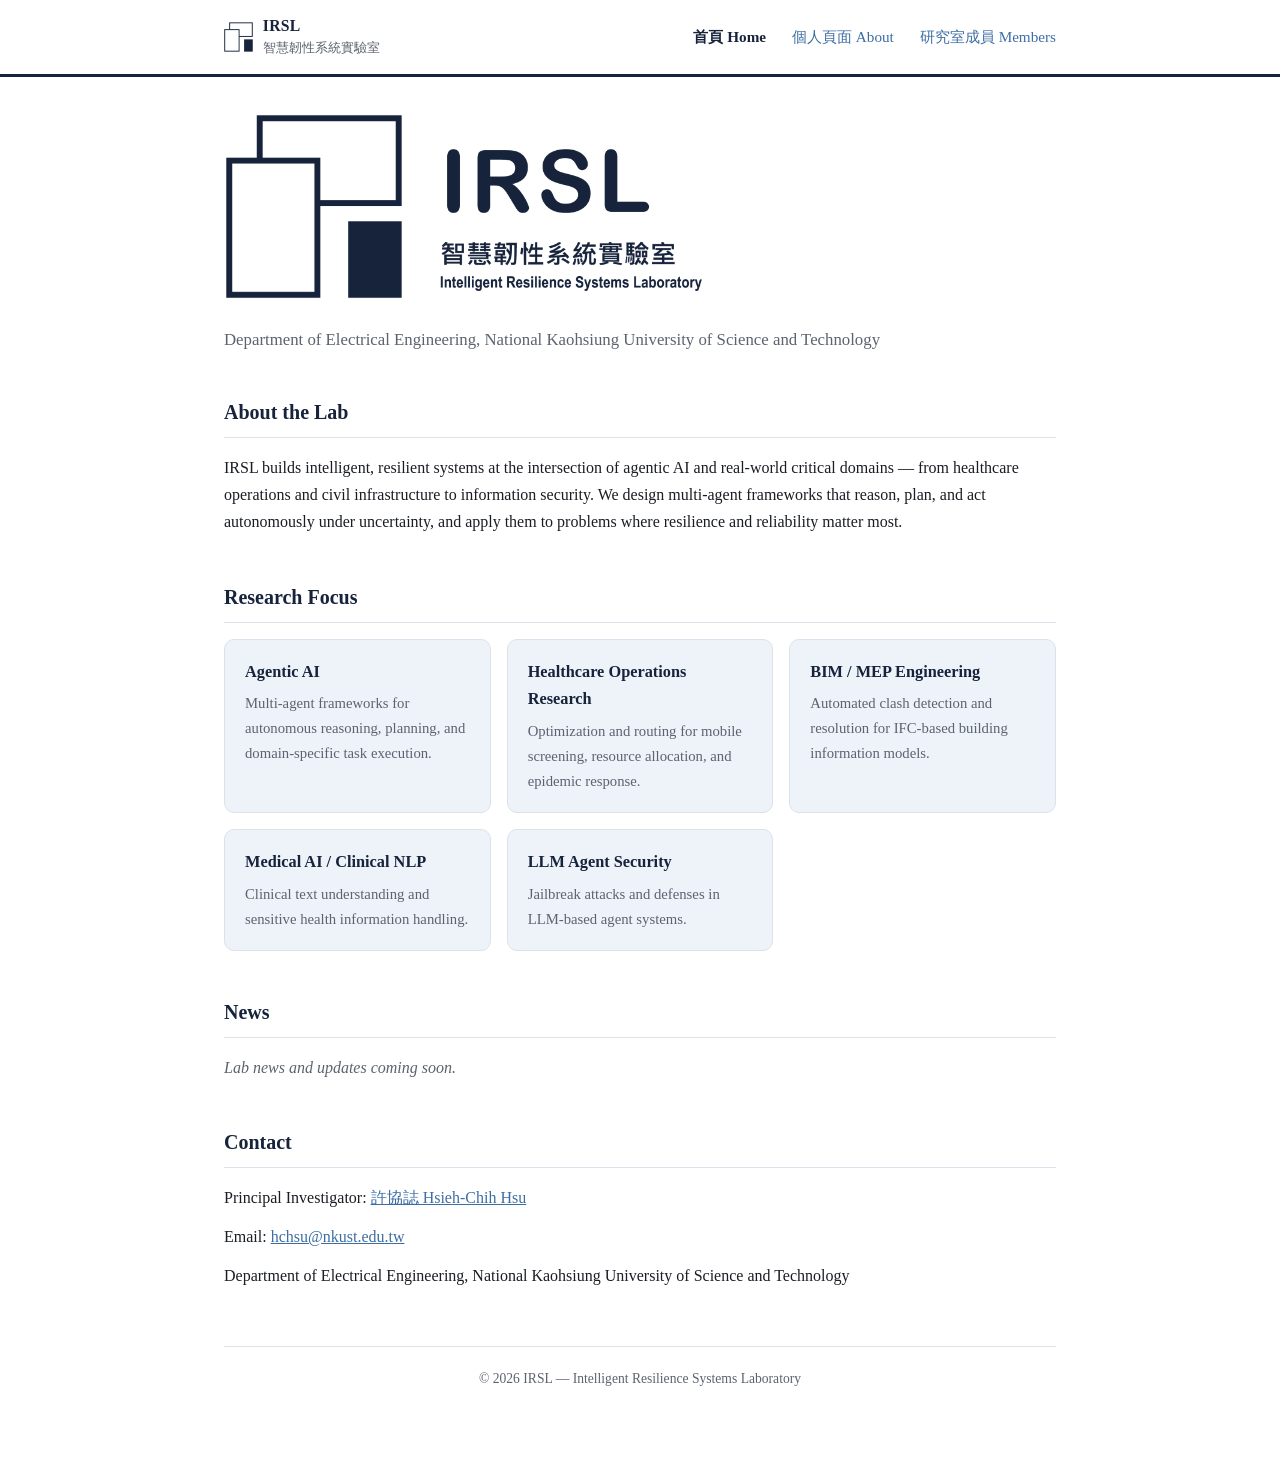
==== index.html @ 93096db9 "Add files via upload" ====
<!DOCTYPE html>
<html lang="en">
<head>
<meta charset="UTF-8">
<meta name="viewport" content="width=device-width, initial-scale=1.0">
<title>IRSL 智慧韌性系統實驗室</title>
<link rel="stylesheet" href="style.css">
<link rel="icon" type="image/png" href="favicon.png">
</head>
<body>

<div class="topnav">
  <div class="topnav-inner">
    <a class="brand" href="index.html">
      <img src="logo-icon.png" alt="IRSL logo" height="30">
      <span class="brand-text">
        <span class="brand-en">IRSL</span><br>
        <span class="brand-zh">智慧韌性系統實驗室</span>
      </span>
    </a>
    <div class="nav-links">
      <a href="index.html" class="active">首頁 Home</a>
      <a href="about.html">個人頁面 About</a>
      <a href="members.html">研究室成員 Members</a>
    </div>
  </div>
</div>

<div class="wrap">

  <div class="page-header">
    <img src="logo-lockup.png" alt="IRSL — Intelligent Resilience Systems Laboratory 智慧韌性系統實驗室" style="max-width:100%;width:480px;height:auto;margin-bottom:18px;">
    <h1 style="position:absolute;width:1px;height:1px;overflow:hidden;clip:rect(0,0,0,0);">Intelligent Resilience Systems Laboratory 智慧韌性系統實驗室</h1>
    <div class="subtitle">Department of Electrical Engineering, National Kaohsiung University of Science and Technology</div>
  </div>

  <section id="about-lab">
    <h2>About the Lab</h2>
    <p>
      IRSL builds intelligent, resilient systems at the intersection of
      agentic AI and real-world critical domains — from healthcare operations
      and civil infrastructure to information security. We design multi-agent
      frameworks that reason, plan, and act autonomously under uncertainty,
      and apply them to problems where resilience and reliability matter most.
    </p>
    <!-- TODO: expand with a longer lab mission statement if you'd like -->
  </section>

  <section id="focus">
    <h2>Research Focus</h2>
    <div class="grid">
      <div class="card">
        <h3>Agentic AI</h3>
        <p>Multi-agent frameworks for autonomous reasoning, planning, and domain-specific task execution.</p>
      </div>
      <div class="card">
        <h3>Healthcare Operations Research</h3>
        <p>Optimization and routing for mobile screening, resource allocation, and epidemic response.</p>
      </div>
      <div class="card">
        <h3>BIM / MEP Engineering</h3>
        <p>Automated clash detection and resolution for IFC-based building information models.</p>
      </div>
      <div class="card">
        <h3>Medical AI / Clinical NLP</h3>
        <p>Clinical text understanding and sensitive health information handling.</p>
      </div>
      <div class="card">
        <h3>LLM Agent Security</h3>
        <p>Jailbreak attacks and defenses in LLM-based agent systems.</p>
      </div>
    </div>
  </section>

  <section id="news">
    <h2>News</h2>
    <p class="placeholder" style="color:var(--muted);font-style:italic;">Lab news and updates coming soon.</p>
    <!-- TODO: add dated news items here as the lab grows -->
  </section>

  <section id="contact">
    <h2>Contact</h2>
    <p>Principal Investigator: <a href="about.html" style="color:var(--navy-600);">許協誌 Hsieh-Chih Hsu</a></p>
    <p>Email: <a href="mailto:hchsu@nkust.edu.tw" style="color:var(--navy-600);">hchsu@nkust.edu.tw</a></p>
    <p>Department of Electrical Engineering, National Kaohsiung University of Science and Technology</p>
  </section>

  <footer>
    &copy; <span id="year"></span> IRSL — Intelligent Resilience Systems Laboratory
  </footer>
</div>

<script>document.getElementById('year').textContent = new Date().getFullYear();</script>
</body>
</html>
---- style.css ----
:root{
  --navy-900:#16233B;
  --navy-600:#3D6EA3;
  --navy-300:#6EA8DD;
  --navy-100:#eef3f9;
  --text:#1a1d23;
  --muted:#5c636f;
  --border:#dde2ea;
  --bg:#ffffff;
}
*{box-sizing:border-box;}
body{
  margin:0;
  font-family:Georgia,"Noto Serif TC","PMingLiU",serif;
  background:var(--bg);
  color:var(--text);
  line-height:1.7;
  font-size:16px;
}
.wrap{max-width:880px;margin:0 auto;padding:0 24px 80px;}

/* Top nav */
.topnav{
  border-bottom:3px solid var(--navy-900);
  background:var(--bg);
}
.topnav-inner{
  max-width:880px;
  margin:0 auto;
  padding:16px 24px;
  display:flex;
  align-items:center;
  justify-content:space-between;
  flex-wrap:wrap;
  gap:12px;
}
.brand{
  display:flex;
  align-items:center;
  gap:10px;
  text-decoration:none;
  color:var(--navy-900);
}
.brand svg{flex-shrink:0;}
.brand-text{line-height:1.3;}
.brand-en{font-weight:700;font-size:0.98rem;letter-spacing:0.3px;}
.brand-zh{font-size:0.8rem;color:var(--muted);}
.nav-links a{
  color:var(--navy-600);
  text-decoration:none;
  margin-left:22px;
  font-size:0.95rem;
}
.nav-links a:hover{text-decoration:underline;}
.nav-links a.active{color:var(--navy-900);font-weight:700;}

/* Page header (inside wrap) */
.page-header{padding:36px 0 24px;}
.page-header h1{margin:0 0 6px;font-size:1.9rem;color:var(--navy-900);}
.page-header .subtitle{color:var(--muted);font-size:1.05rem;}

/* Sections */
section{margin-bottom:44px;}
h2{
  font-size:1.25rem;
  color:var(--navy-900);
  border-bottom:1px solid var(--border);
  padding-bottom:8px;
  margin-bottom:16px;
}
p{margin:0 0 12px;}

/* Cards */
.grid{
  display:grid;
  grid-template-columns:repeat(auto-fit,minmax(220px,1fr));
  gap:16px;
}
.card{
  background:var(--navy-100);
  border:1px solid var(--border);
  border-radius:10px;
  padding:18px 20px;
}
.card h3{margin:0 0 6px;font-size:1.02rem;color:var(--navy-900);}
.card p{margin:0;color:var(--muted);font-size:0.92rem;}

/* Research list */
ul.research-list{margin:0;padding-left:20px;}
ul.research-list li{margin-bottom:6px;}

/* Tables */
table{width:100%;border-collapse:collapse;font-size:0.94rem;}
th,td{
  text-align:left;
  padding:10px 12px;
  border-bottom:1px solid var(--border);
  vertical-align:top;
}
th{color:var(--navy-900);font-weight:700;background:var(--navy-100);}
tr:last-child td{border-bottom:none;}
.placeholder-row td{color:var(--muted);font-style:italic;}

/* Member cards */
.member-card{
  display:flex;
  gap:14px;
  align-items:flex-start;
  background:var(--bg);
  border:1px solid var(--border);
  border-radius:10px;
  padding:16px 18px;
}
.member-avatar{
  width:52px;height:52px;border-radius:50%;
  background:var(--navy-300);
  flex-shrink:0;
  display:flex;align-items:center;justify-content:center;
  color:#fff;font-weight:700;font-size:1.1rem;
}
.member-info .member-name{font-weight:700;color:var(--navy-900);}
.member-info .member-role{color:var(--muted);font-size:0.88rem;margin:2px 0 4px;}
.member-info .member-topic{font-size:0.9rem;}

footer{
  margin-top:56px;
  padding-top:20px;
  border-top:1px solid var(--border);
  color:var(--muted);
  font-size:0.85rem;
  text-align:center;
}
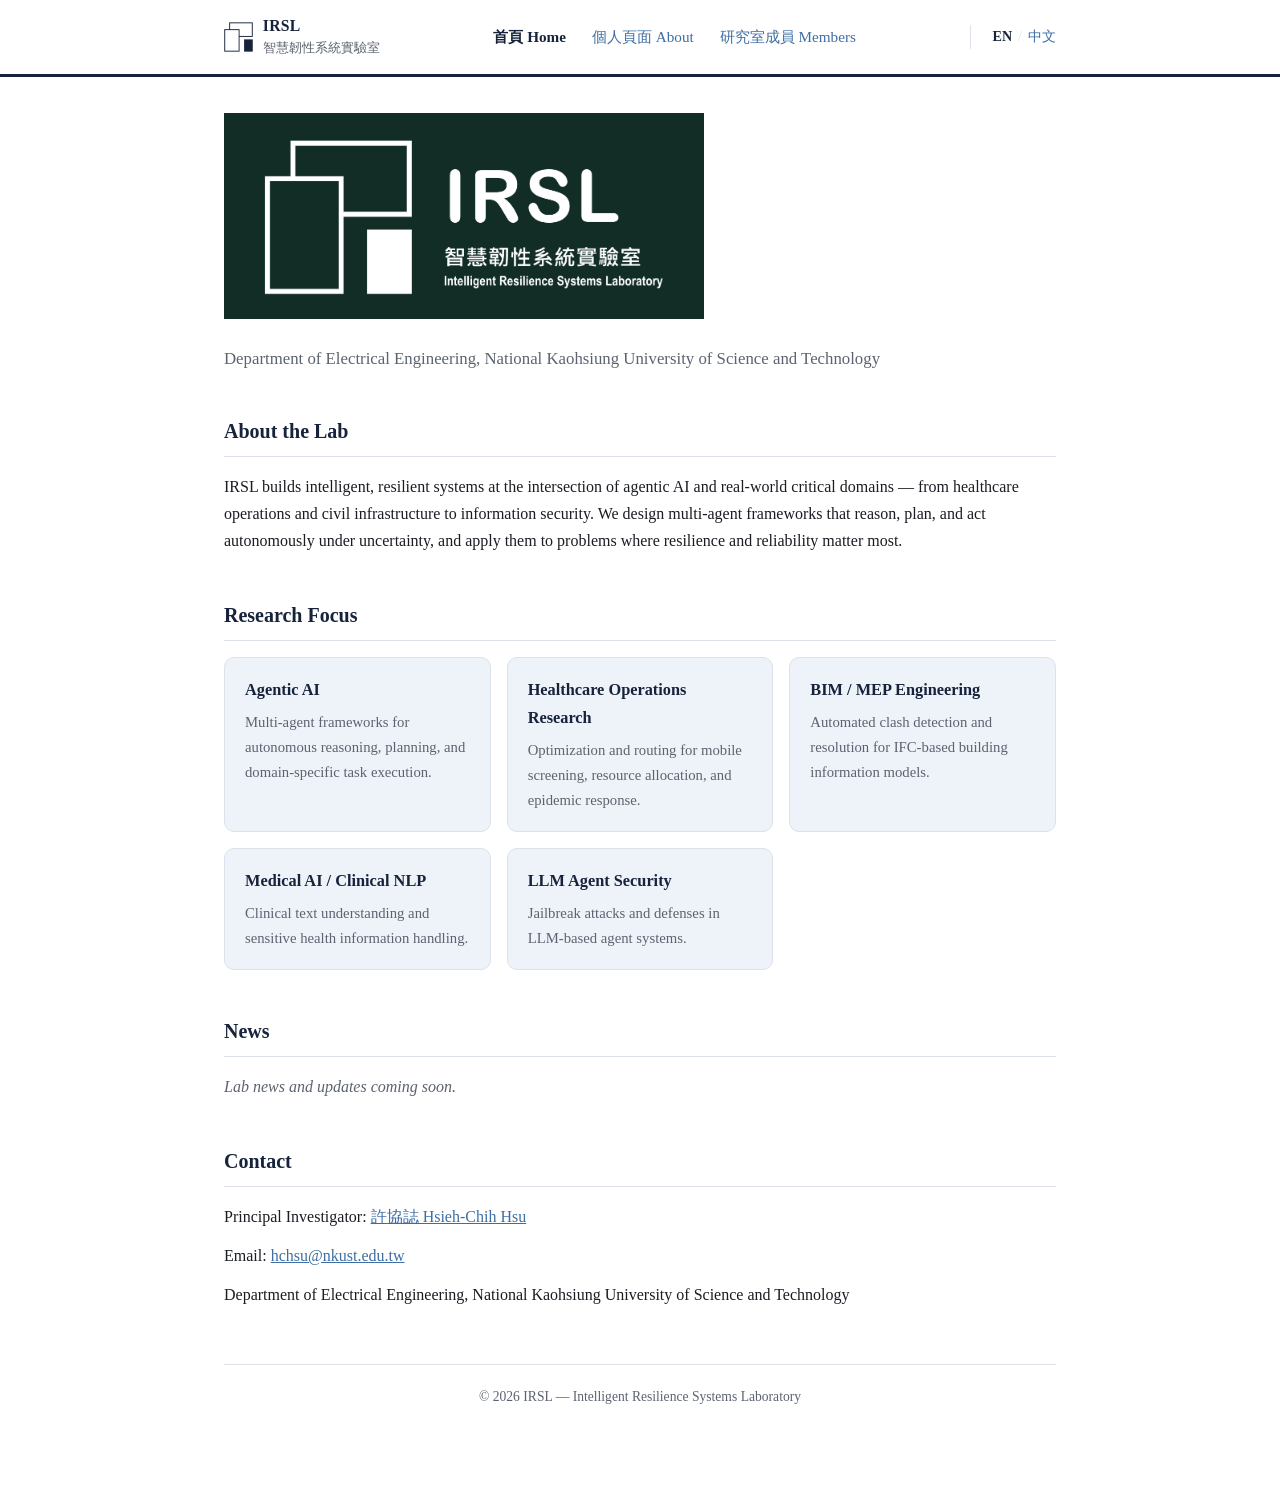
==== commit ed8ac6ea: "Add files via upload" ====
--- a/index.html
+++ b/index.html
@@ -3,6 +3,11 @@
 <head>
 <meta charset="UTF-8">
 <meta name="viewport" content="width=device-width, initial-scale=1.0">
+<script>
+  if (/\/index\.html$/.test(window.location.pathname)) {
+    window.location.replace(window.location.pathname.replace(/index\.html$/, '') + window.location.search + window.location.hash);
+  }
+</script>
 <title>IRSL 智慧韌性系統實驗室</title>
 <link rel="stylesheet" href="style.css">
 <link rel="icon" type="image/png" href="favicon.png">
@@ -11,7 +16,7 @@
 
 <div class="topnav">
   <div class="topnav-inner">
-    <a class="brand" href="index.html">
+    <a class="brand" href="./">
       <img src="logo-icon.png" alt="IRSL logo" height="30">
       <span class="brand-text">
         <span class="brand-en">IRSL</span><br>
@@ -19,9 +24,14 @@
       </span>
     </a>
     <div class="nav-links">
-      <a href="index.html" class="active">首頁 Home</a>
+      <a href="./" class="active">首頁 Home</a>
       <a href="about.html">個人頁面 About</a>
       <a href="members.html">研究室成員 Members</a>
+    </div>
+    <div class="lang-switch">
+      <span class="current">EN</span>
+      <span class="sep">/</span>
+      <a href="zh-index.html">中文</a>
     </div>
   </div>
 </div>
--- a/style.css
+++ b/style.css
@@ -54,10 +54,62 @@
 .nav-links a:hover{text-decoration:underline;}
 .nav-links a.active{color:var(--navy-900);font-weight:700;}
 
+.lang-switch{
+  display:flex;
+  align-items:center;
+  gap:6px;
+  margin-left:22px;
+  padding-left:22px;
+  border-left:1px solid var(--border);
+  font-size:0.88rem;
+}
+.lang-switch a{color:var(--navy-600);text-decoration:none;}
+.lang-switch a:hover{text-decoration:underline;}
+.lang-switch span.current{color:var(--navy-900);font-weight:700;}
+.lang-switch .sep{color:var(--border);}
+
 /* Page header (inside wrap) */
 .page-header{padding:36px 0 24px;}
 .page-header h1{margin:0 0 6px;font-size:1.9rem;color:var(--navy-900);}
 .page-header .subtitle{color:var(--muted);font-size:1.05rem;}
+
+/* Profile header with photo */
+.profile-flex{display:flex;gap:24px;align-items:center;flex-wrap:wrap;}
+.profile-photo{
+  width:120px;
+  height:120px;
+  border-radius:50%;
+  object-fit:cover;
+  border:3px solid var(--navy-100);
+  flex-shrink:0;
+}
+.profile-text{flex:1;min-width:240px;}
+
+/* ORCID / Scholar id links */
+.id-links{display:flex;flex-wrap:wrap;gap:18px;margin-top:12px;}
+.id-link{
+  display:inline-flex;
+  align-items:center;
+  gap:6px;
+  color:var(--navy-600);
+  text-decoration:none;
+  font-size:0.92rem;
+}
+.id-link:hover{text-decoration:underline;}
+.id-link svg{flex-shrink:0;}
+
+/* Subsection headings inside a section */
+h3.subhead{
+  font-size:1.02rem;
+  color:var(--navy-900);
+  margin:22px 0 10px;
+}
+h3.subhead:first-child{margin-top:0;}
+
+/* Patents */
+ul.patent-list{margin:0;padding-left:20px;}
+ul.patent-list li{margin-bottom:10px;}
+ul.patent-list .patent-no{color:var(--muted);font-size:0.88rem;}
 
 /* Sections */
 section{margin-bottom:44px;}
@@ -101,6 +153,32 @@
 tr:last-child td{border-bottom:none;}
 .placeholder-row td{color:var(--muted);font-style:italic;}
 
+/* Publications */
+ol.pub-list{list-style:none;margin:0;padding:0;counter-reset:pub;}
+.pub-item{
+  counter-increment:pub;
+  display:flex;
+  gap:14px;
+  padding:14px 0;
+  border-bottom:1px solid var(--border);
+}
+.pub-item:last-child{border-bottom:none;}
+.pub-item::before{
+  content:counter(pub) ".";
+  color:var(--navy-600);
+  font-weight:700;
+  flex-shrink:0;
+  width:1.6em;
+}
+.pub-body{font-size:0.94rem;}
+.pub-cite{margin:0;}
+.pub-cite .pub-authors{color:var(--text);}
+.pub-cite .pub-authors strong{color:var(--navy-900);}
+.pub-cite .pub-venue{font-style:italic;}
+.pub-cite a{color:var(--navy-600);text-decoration:none;}
+.pub-cite a:hover{text-decoration:underline;}
+.pub-meta{color:var(--muted);font-size:0.82rem;margin-top:3px;}
+
 /* Member cards */
 .member-card{
   display:flex;
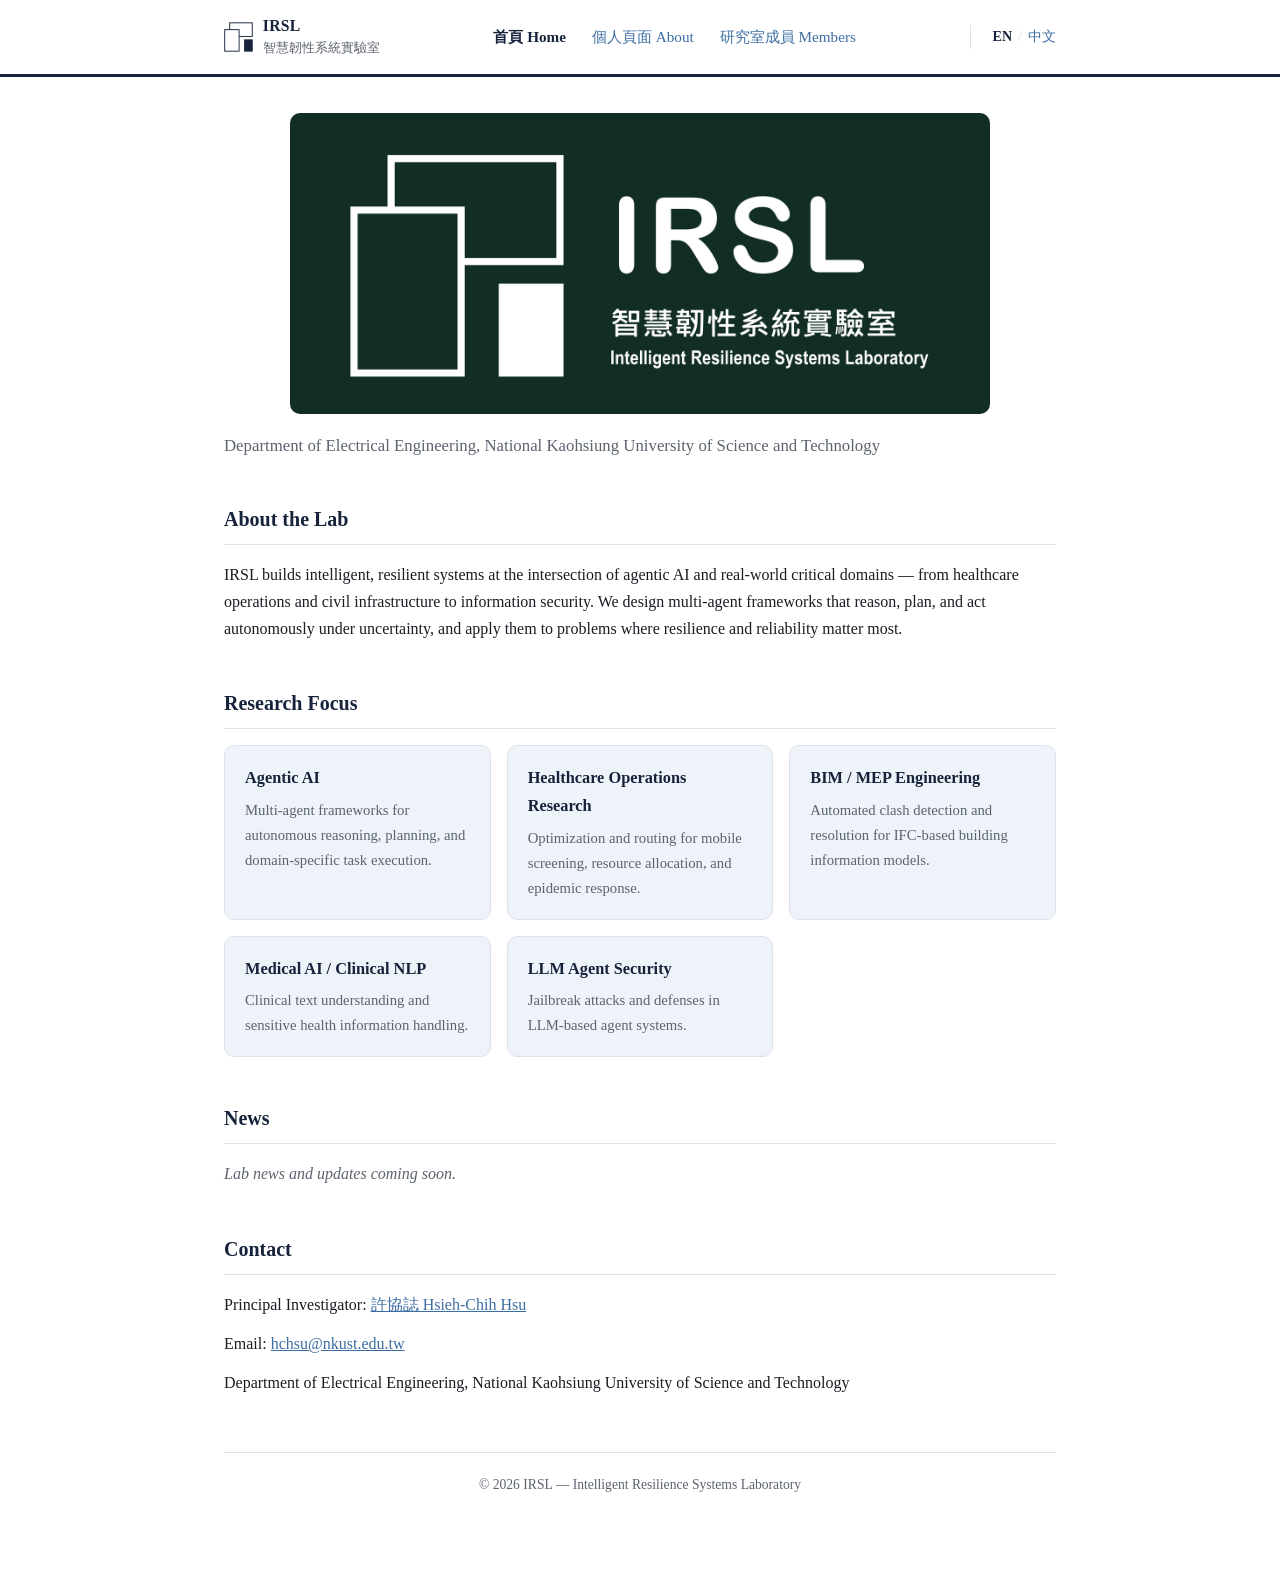
==== commit acbbcf26: "Add files via upload" ====
--- a/index.html
+++ b/index.html
@@ -39,7 +39,7 @@
 <div class="wrap">
 
   <div class="page-header">
-    <img src="logo-lockup.png" alt="IRSL — Intelligent Resilience Systems Laboratory 智慧韌性系統實驗室" style="max-width:100%;width:480px;height:auto;margin-bottom:18px;">
+    <img src="logo-lockup-box.png" alt="IRSL — Intelligent Resilience Systems Laboratory 智慧韌性系統實驗室" style="display:block;width:100%;max-width:700px;height:auto;margin:0 auto 18px;border-radius:10px;">
     <h1 style="position:absolute;width:1px;height:1px;overflow:hidden;clip:rect(0,0,0,0);">Intelligent Resilience Systems Laboratory 智慧韌性系統實驗室</h1>
     <div class="subtitle">Department of Electrical Engineering, National Kaohsiung University of Science and Technology</div>
   </div>
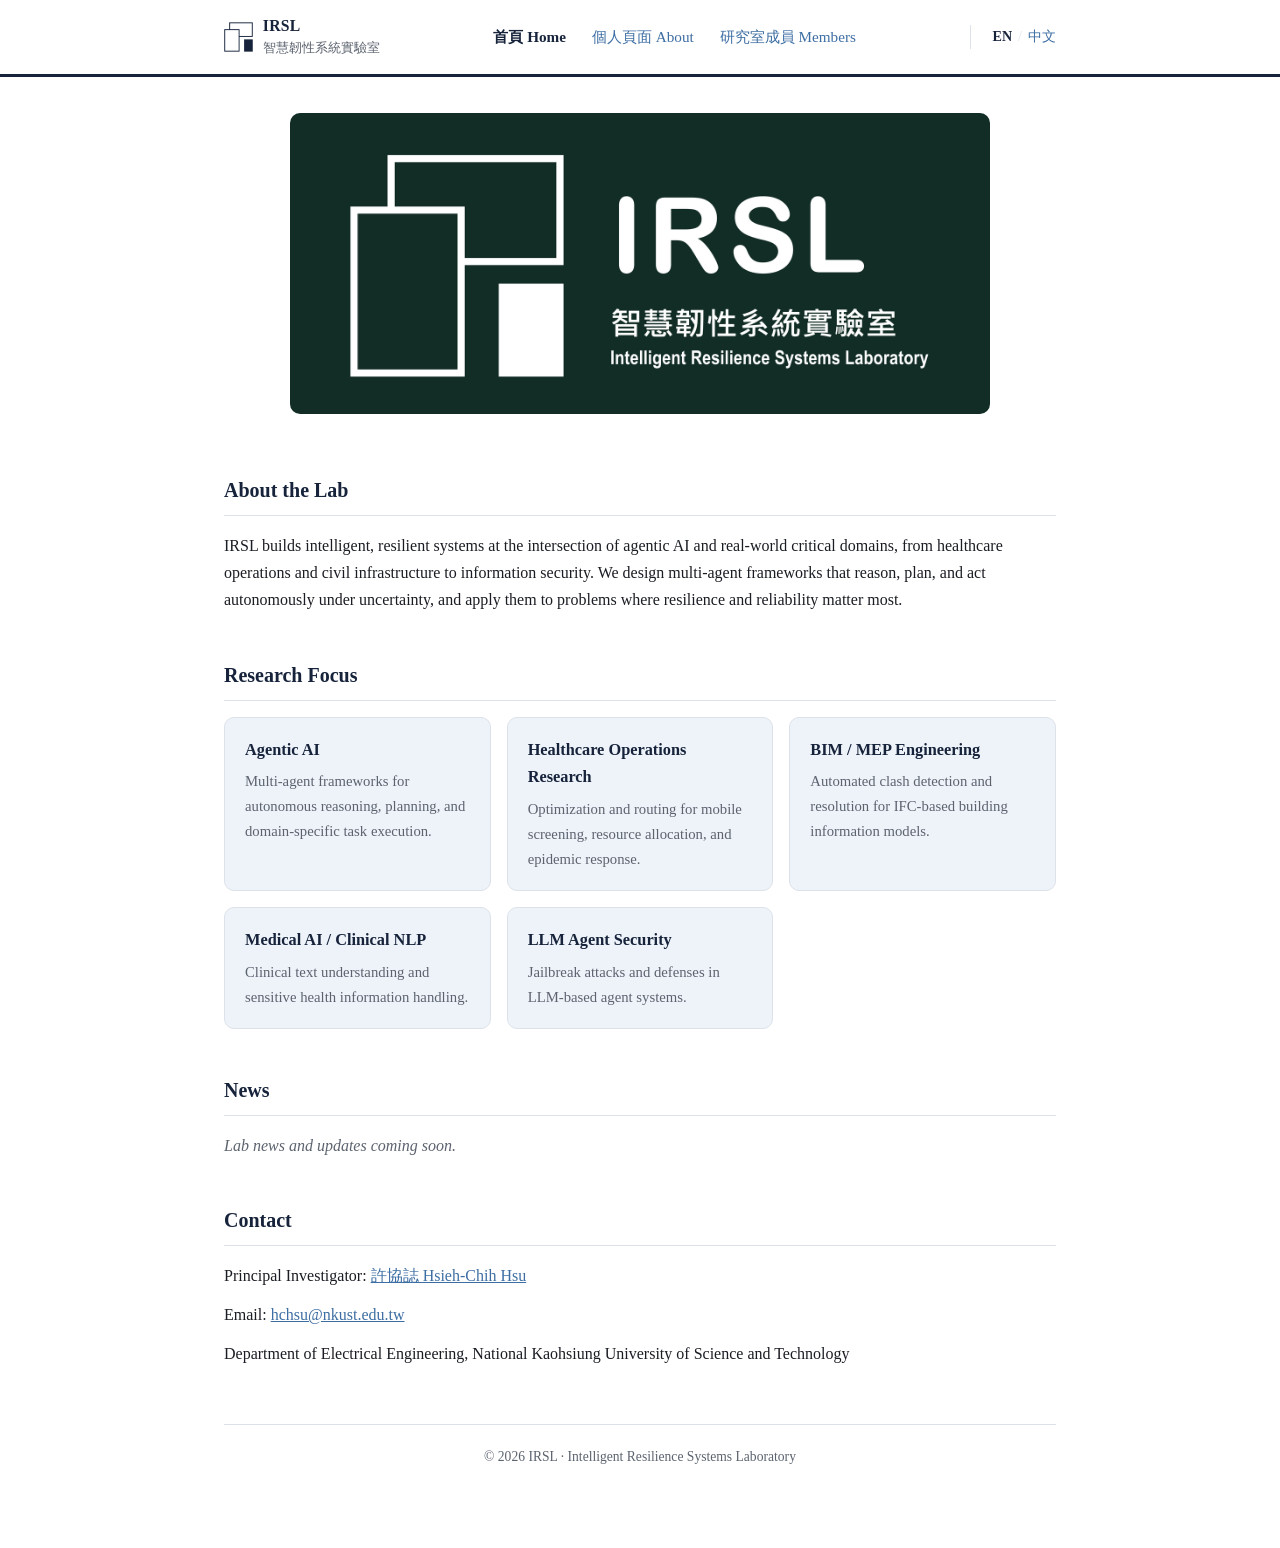
==== commit a537188b: "Add files via upload" ====
--- a/index.html
+++ b/index.html
@@ -39,16 +39,15 @@
 <div class="wrap">
 
   <div class="page-header">
-    <img src="logo-lockup-box.png" alt="IRSL — Intelligent Resilience Systems Laboratory 智慧韌性系統實驗室" style="display:block;width:100%;max-width:700px;height:auto;margin:0 auto 18px;border-radius:10px;">
+    <img src="logo-lockup-box.png" alt="IRSL · Intelligent Resilience Systems Laboratory 智慧韌性系統實驗室" style="display:block;width:100%;max-width:700px;height:auto;margin:0 auto 18px;border-radius:10px;">
     <h1 style="position:absolute;width:1px;height:1px;overflow:hidden;clip:rect(0,0,0,0);">Intelligent Resilience Systems Laboratory 智慧韌性系統實驗室</h1>
-    <div class="subtitle">Department of Electrical Engineering, National Kaohsiung University of Science and Technology</div>
   </div>
 
   <section id="about-lab">
     <h2>About the Lab</h2>
     <p>
       IRSL builds intelligent, resilient systems at the intersection of
-      agentic AI and real-world critical domains — from healthcare operations
+      agentic AI and real-world critical domains, from healthcare operations
       and civil infrastructure to information security. We design multi-agent
       frameworks that reason, plan, and act autonomously under uncertainty,
       and apply them to problems where resilience and reliability matter most.
@@ -96,7 +95,7 @@
   </section>
 
   <footer>
-    &copy; <span id="year"></span> IRSL — Intelligent Resilience Systems Laboratory
+    &copy; <span id="year"></span> IRSL · Intelligent Resilience Systems Laboratory
   </footer>
 </div>
 
--- a/style.css
+++ b/style.css
@@ -195,10 +195,17 @@
   flex-shrink:0;
   display:flex;align-items:center;justify-content:center;
   color:#fff;font-weight:700;font-size:1.1rem;
+  overflow:hidden;
+}
+.member-avatar img{
+  width:100%;height:100%;
+  object-fit:cover;
+  border-radius:50%;
 }
 .member-info .member-name{font-weight:700;color:var(--navy-900);}
 .member-info .member-role{color:var(--muted);font-size:0.88rem;margin:2px 0 4px;}
 .member-info .member-topic{font-size:0.9rem;}
+.member-list{display:flex;flex-direction:column;gap:14px;}
 
 footer{
   margin-top:56px;
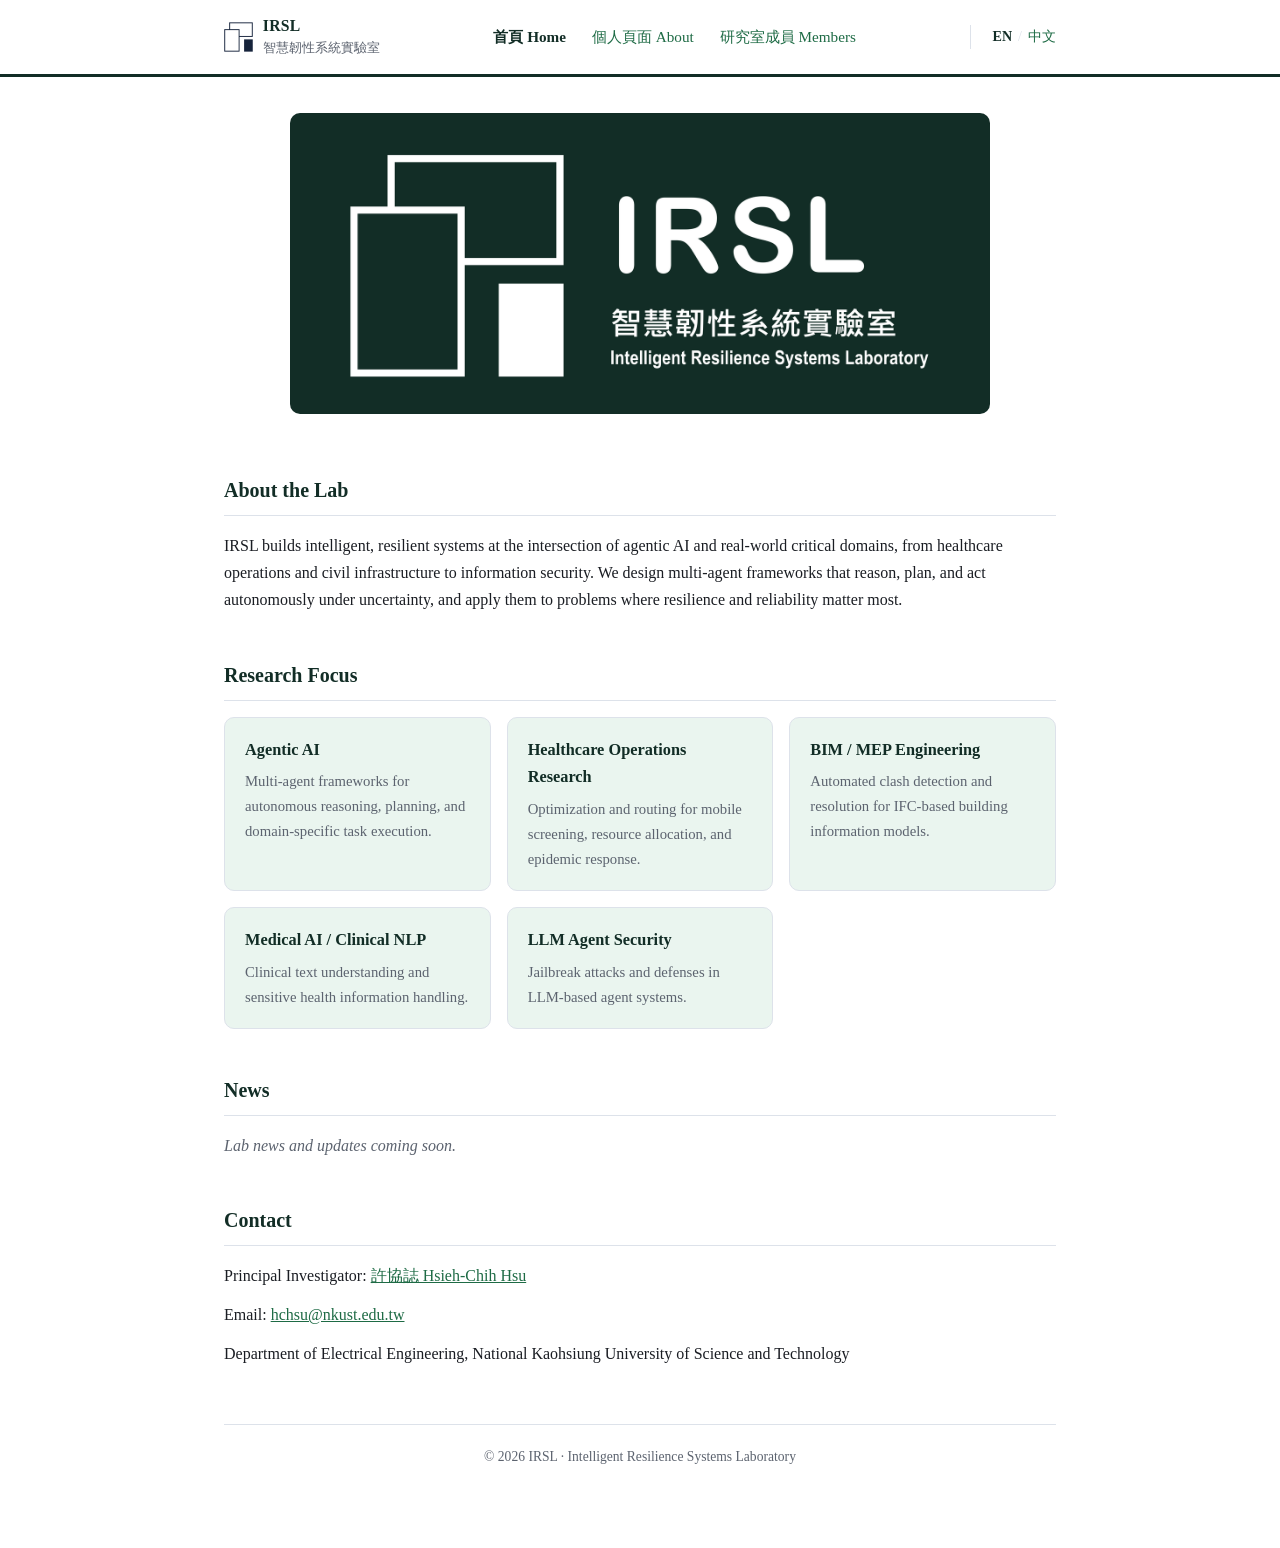
==== commit ab3980e2: "Add files via upload" ====
--- a/index.html
+++ b/index.html
@@ -25,13 +25,13 @@
     </a>
     <div class="nav-links">
       <a href="./" class="active">首頁 Home</a>
-      <a href="about.html">個人頁面 About</a>
-      <a href="members.html">研究室成員 Members</a>
+      <a href="about">個人頁面 About</a>
+      <a href="members">研究室成員 Members</a>
     </div>
     <div class="lang-switch">
       <span class="current">EN</span>
       <span class="sep">/</span>
-      <a href="zh-index.html">中文</a>
+      <a href="zh-index">中文</a>
     </div>
   </div>
 </div>
@@ -89,7 +89,7 @@
 
   <section id="contact">
     <h2>Contact</h2>
-    <p>Principal Investigator: <a href="about.html" style="color:var(--navy-600);">許協誌 Hsieh-Chih Hsu</a></p>
+    <p>Principal Investigator: <a href="about" style="color:var(--navy-600);">許協誌 Hsieh-Chih Hsu</a></p>
     <p>Email: <a href="mailto:hchsu@nkust.edu.tw" style="color:var(--navy-600);">hchsu@nkust.edu.tw</a></p>
     <p>Department of Electrical Engineering, National Kaohsiung University of Science and Technology</p>
   </section>
--- a/style.css
+++ b/style.css
@@ -1,8 +1,8 @@
 :root{
-  --navy-900:#16233B;
-  --navy-600:#3D6EA3;
-  --navy-300:#6EA8DD;
-  --navy-100:#eef3f9;
+  --navy-900:#122D26;
+  --navy-600:#1E6B45;
+  --navy-300:#3E8B66;
+  --navy-100:#EAF5EF;
   --text:#1a1d23;
   --muted:#5c636f;
   --border:#dde2ea;
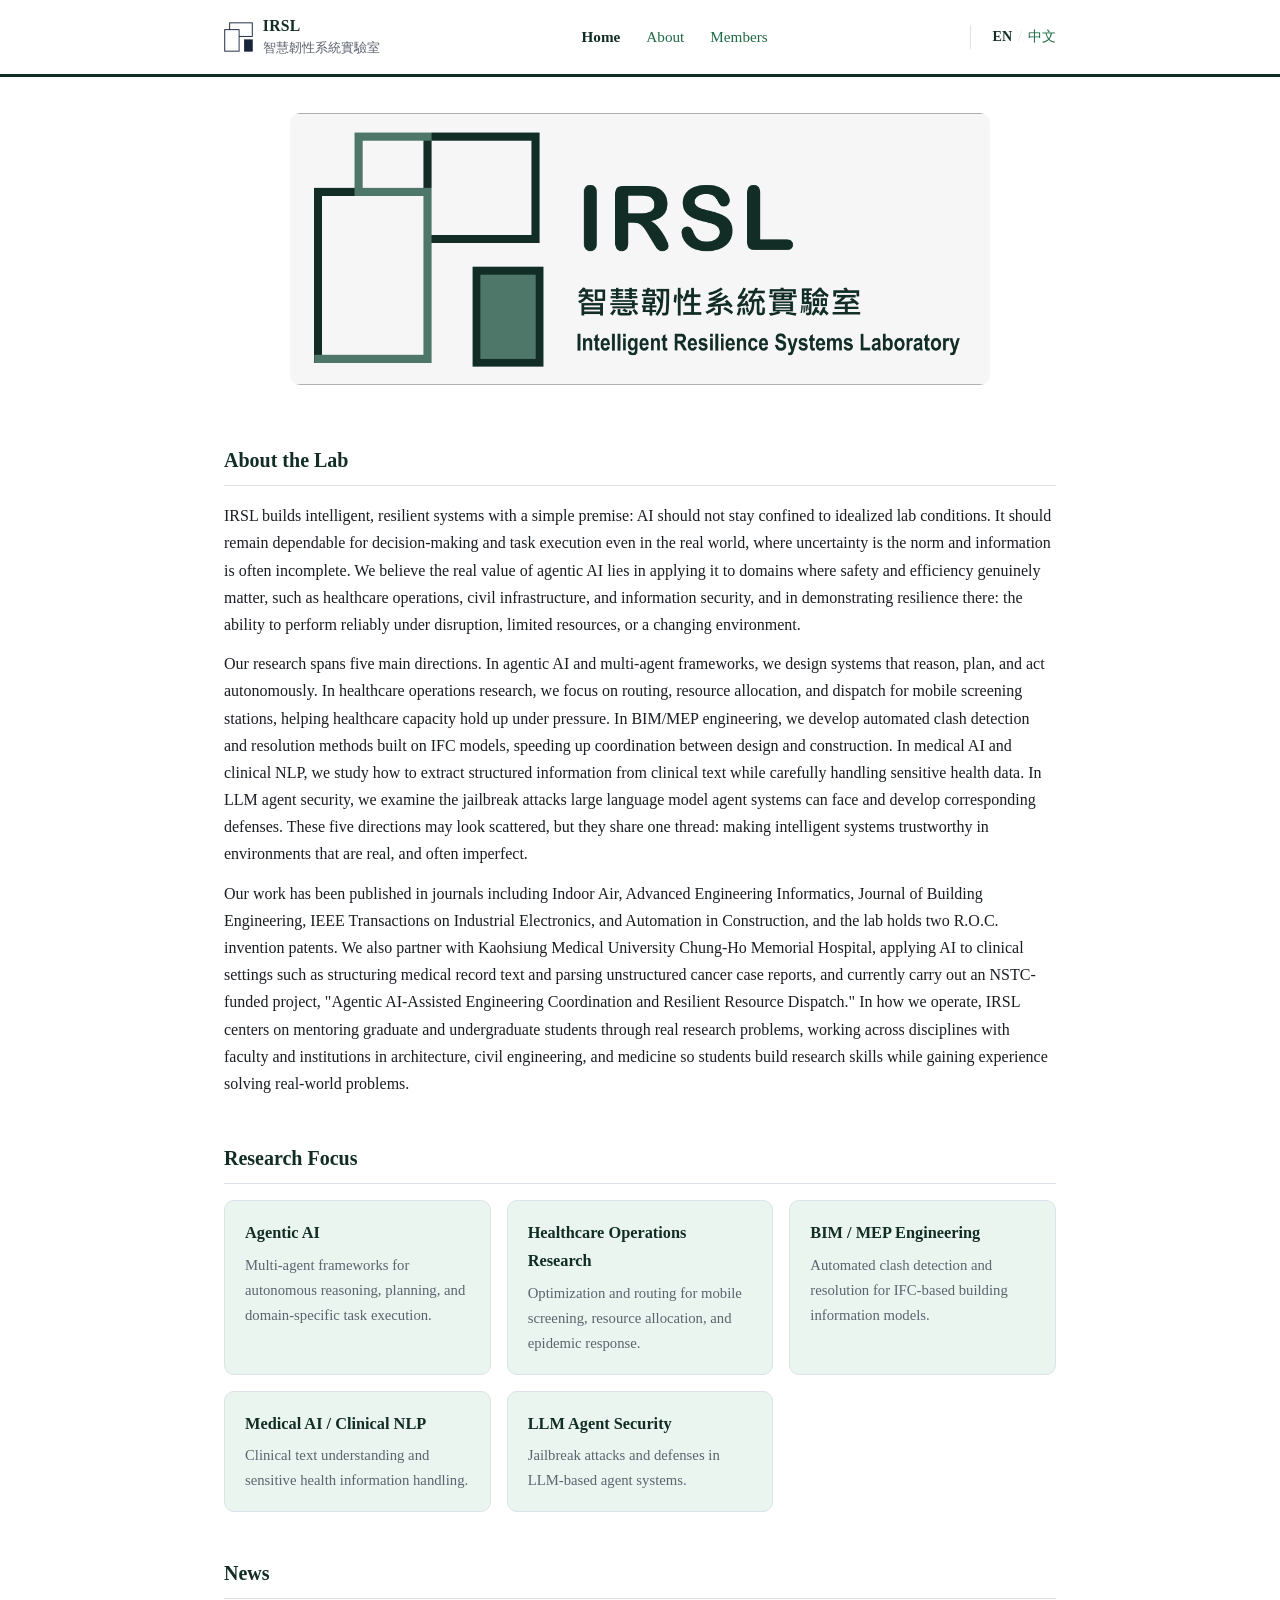
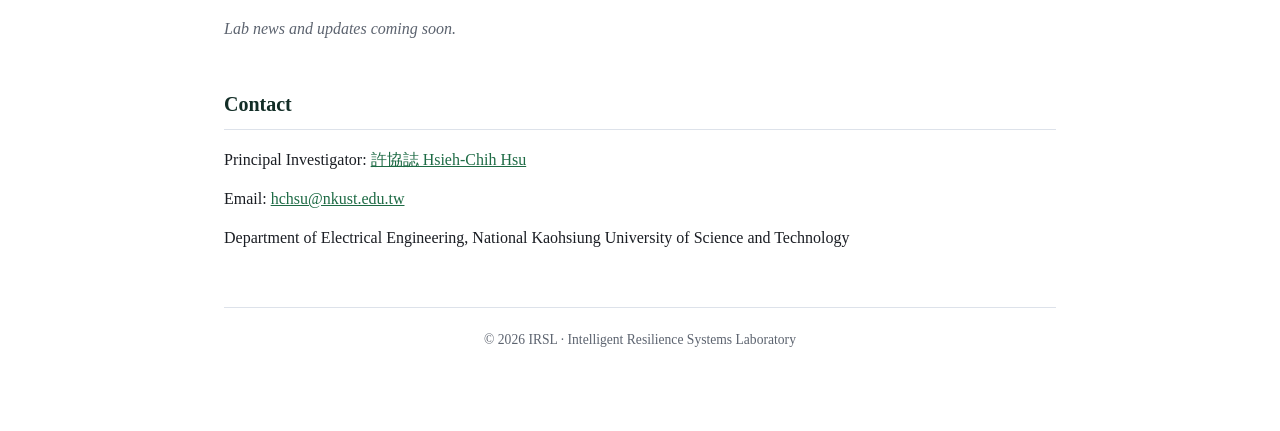
==== commit d2025e01: "Add files via upload" ====
--- a/index.html
+++ b/index.html
@@ -4,8 +4,8 @@
 <meta charset="UTF-8">
 <meta name="viewport" content="width=device-width, initial-scale=1.0">
 <script>
-  if (/\/index\.html$/.test(window.location.pathname)) {
-    window.location.replace(window.location.pathname.replace(/index\.html$/, '') + window.location.search + window.location.hash);
+  if (window.location.pathname !== '/') {
+    history.replaceState(null, '', '/');
   }
 </script>
 <title>IRSL 智慧韌性系統實驗室</title>
@@ -24,14 +24,14 @@
       </span>
     </a>
     <div class="nav-links">
-      <a href="./" class="active">首頁 Home</a>
-      <a href="about">個人頁面 About</a>
-      <a href="members">研究室成員 Members</a>
+      <a href="./" class="active">Home</a>
+      <a href="about">About</a>
+      <a href="members">Members</a>
     </div>
     <div class="lang-switch">
       <span class="current">EN</span>
       <span class="sep">/</span>
-      <a href="zh-index">中文</a>
+      <a href="tw-index">中文</a>
     </div>
   </div>
 </div>
@@ -46,13 +46,38 @@
   <section id="about-lab">
     <h2>About the Lab</h2>
     <p>
-      IRSL builds intelligent, resilient systems at the intersection of
-      agentic AI and real-world critical domains, from healthcare operations
-      and civil infrastructure to information security. We design multi-agent
-      frameworks that reason, plan, and act autonomously under uncertainty,
-      and apply them to problems where resilience and reliability matter most.
+      IRSL builds intelligent, resilient systems with a simple premise: AI should not stay confined to
+      idealized lab conditions. It should remain dependable for decision-making and task execution even
+      in the real world, where uncertainty is the norm and information is often incomplete. We believe
+      the real value of agentic AI lies in applying it to domains where safety and efficiency genuinely
+      matter, such as healthcare operations, civil infrastructure, and information security, and in
+      demonstrating resilience there: the ability to perform reliably under disruption, limited resources,
+      or a changing environment.
     </p>
-    <!-- TODO: expand with a longer lab mission statement if you'd like -->
+    <p>
+      Our research spans five main directions. In agentic AI and multi-agent frameworks, we design
+      systems that reason, plan, and act autonomously. In healthcare operations research, we focus on
+      routing, resource allocation, and dispatch for mobile screening stations, helping healthcare
+      capacity hold up under pressure. In BIM/MEP engineering, we develop automated clash detection and
+      resolution methods built on IFC models, speeding up coordination between design and construction.
+      In medical AI and clinical NLP, we study how to extract structured information from clinical text
+      while carefully handling sensitive health data. In LLM agent security, we examine the jailbreak
+      attacks large language model agent systems can face and develop corresponding defenses. These five
+      directions may look scattered, but they share one thread: making intelligent systems trustworthy in
+      environments that are real, and often imperfect.
+    </p>
+    <p>
+      Our work has been published in journals including Indoor Air, Advanced Engineering Informatics,
+      Journal of Building Engineering, IEEE Transactions on Industrial Electronics, and Automation in
+      Construction, and the lab holds two R.O.C. invention patents. We also partner with Kaohsiung Medical
+      University Chung-Ho Memorial Hospital, applying AI to clinical settings such as structuring medical
+      record text and parsing unstructured cancer case reports, and currently carry out an NSTC-funded
+      project, "Agentic AI-Assisted Engineering Coordination and Resilient Resource Dispatch." In how we
+      operate, IRSL centers on mentoring graduate and undergraduate students through real research
+      problems, working across disciplines with faculty and institutions in architecture, civil
+      engineering, and medicine so students build research skills while gaining experience solving
+      real-world problems.
+    </p>
   </section>
 
   <section id="focus">
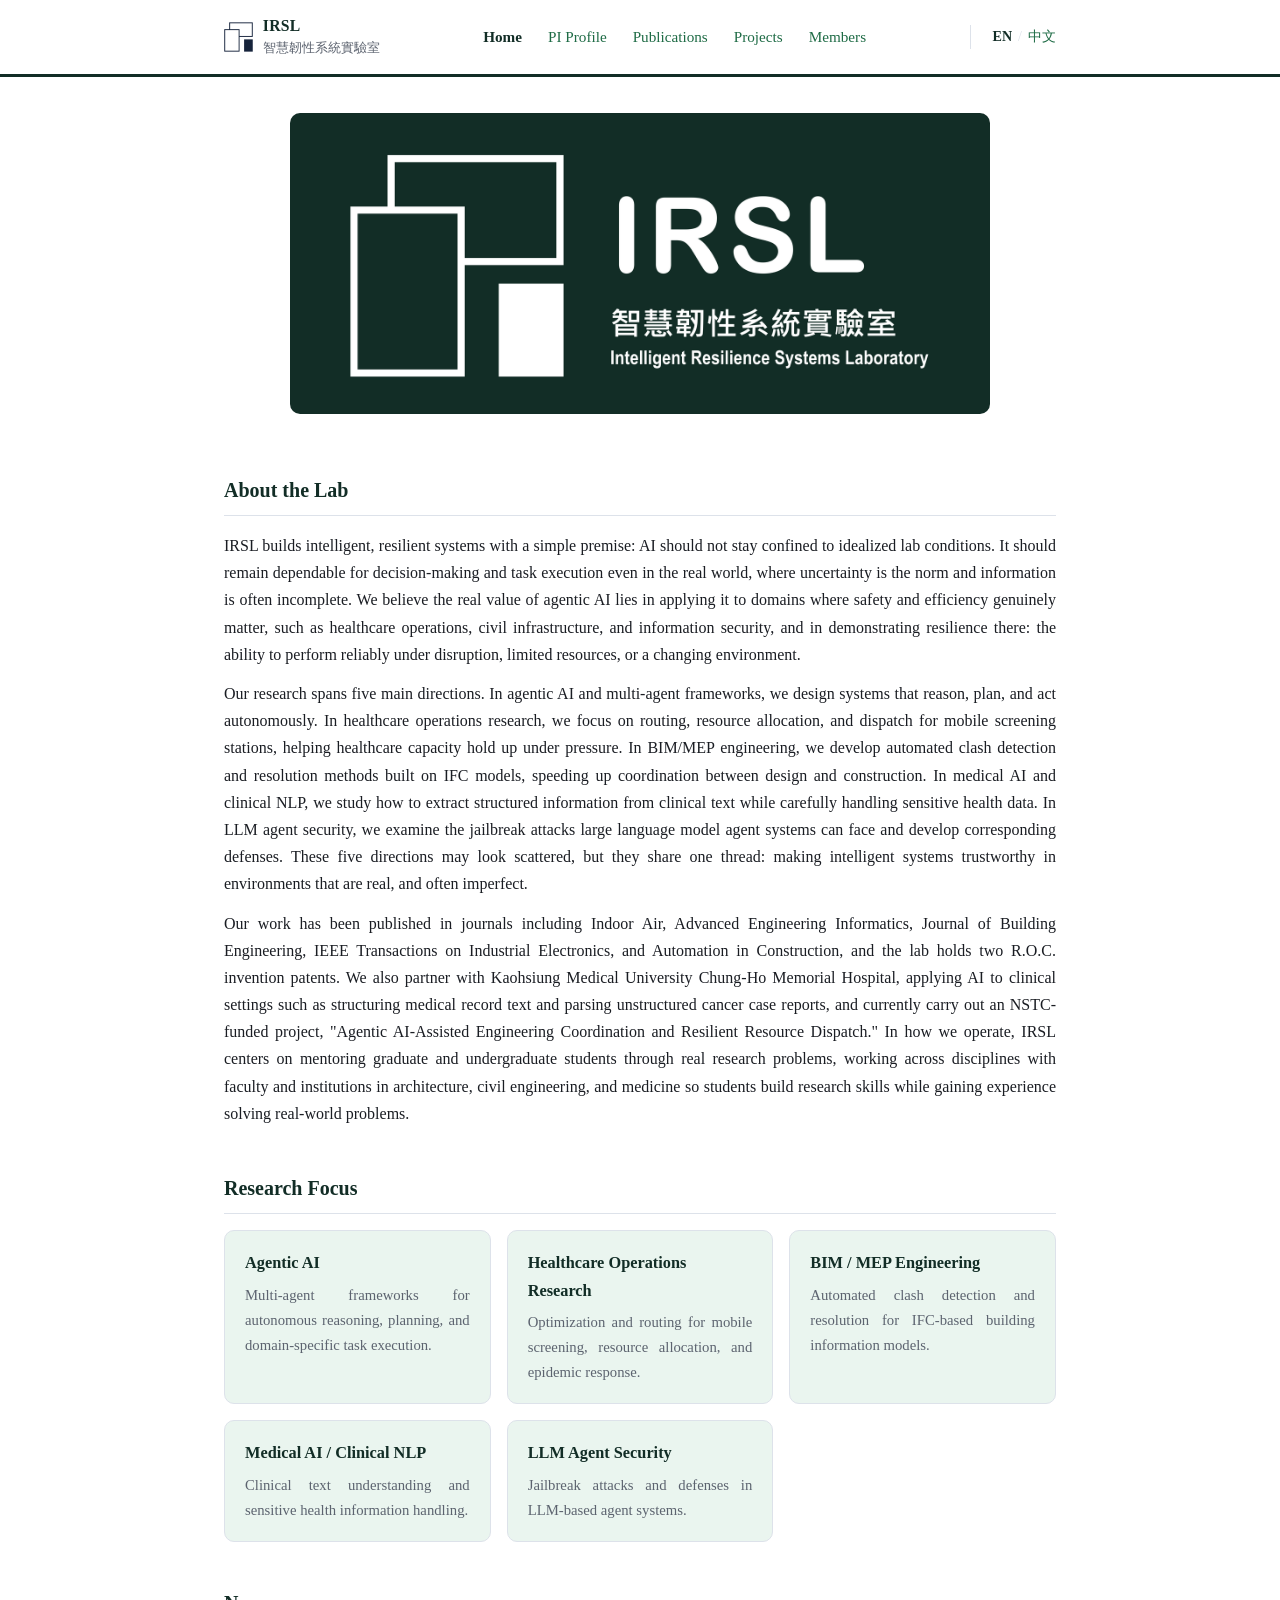
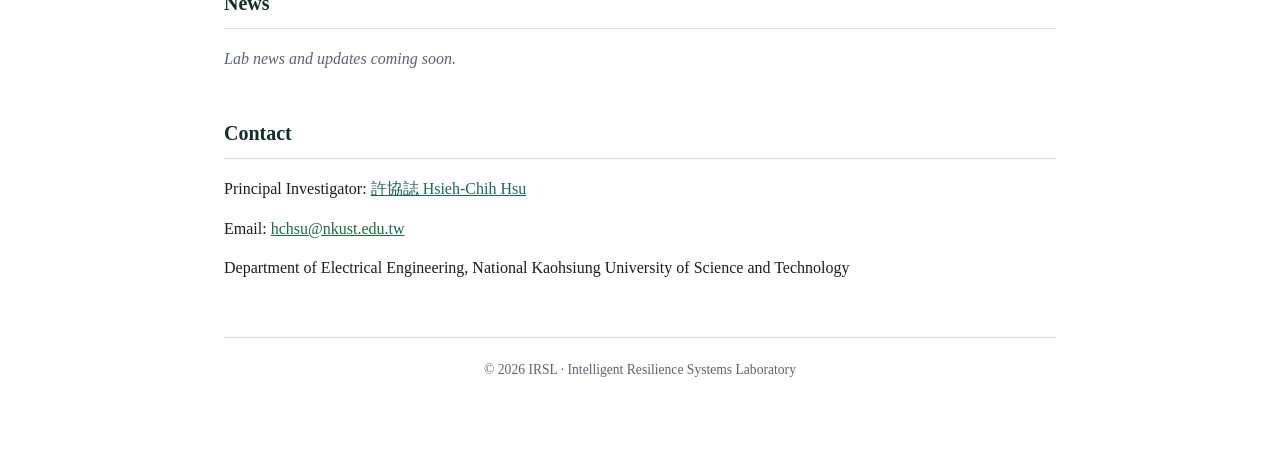
==== commit 0bd5a044: "Add files via upload" ====
--- a/index.html
+++ b/index.html
@@ -25,7 +25,9 @@
     </a>
     <div class="nav-links">
       <a href="./" class="active">Home</a>
-      <a href="about">About</a>
+      <a href="about">PI Profile</a>
+      <a href="publications">Publications</a>
+      <a href="projects">Projects</a>
       <a href="members">Members</a>
     </div>
     <div class="lang-switch">
--- a/style.css
+++ b/style.css
@@ -120,7 +120,7 @@
   padding-bottom:8px;
   margin-bottom:16px;
 }
-p{margin:0 0 12px;}
+p{margin:0 0 12px;text-align:justify;text-justify:inter-word;}
 
 /* Cards */
 .grid{
